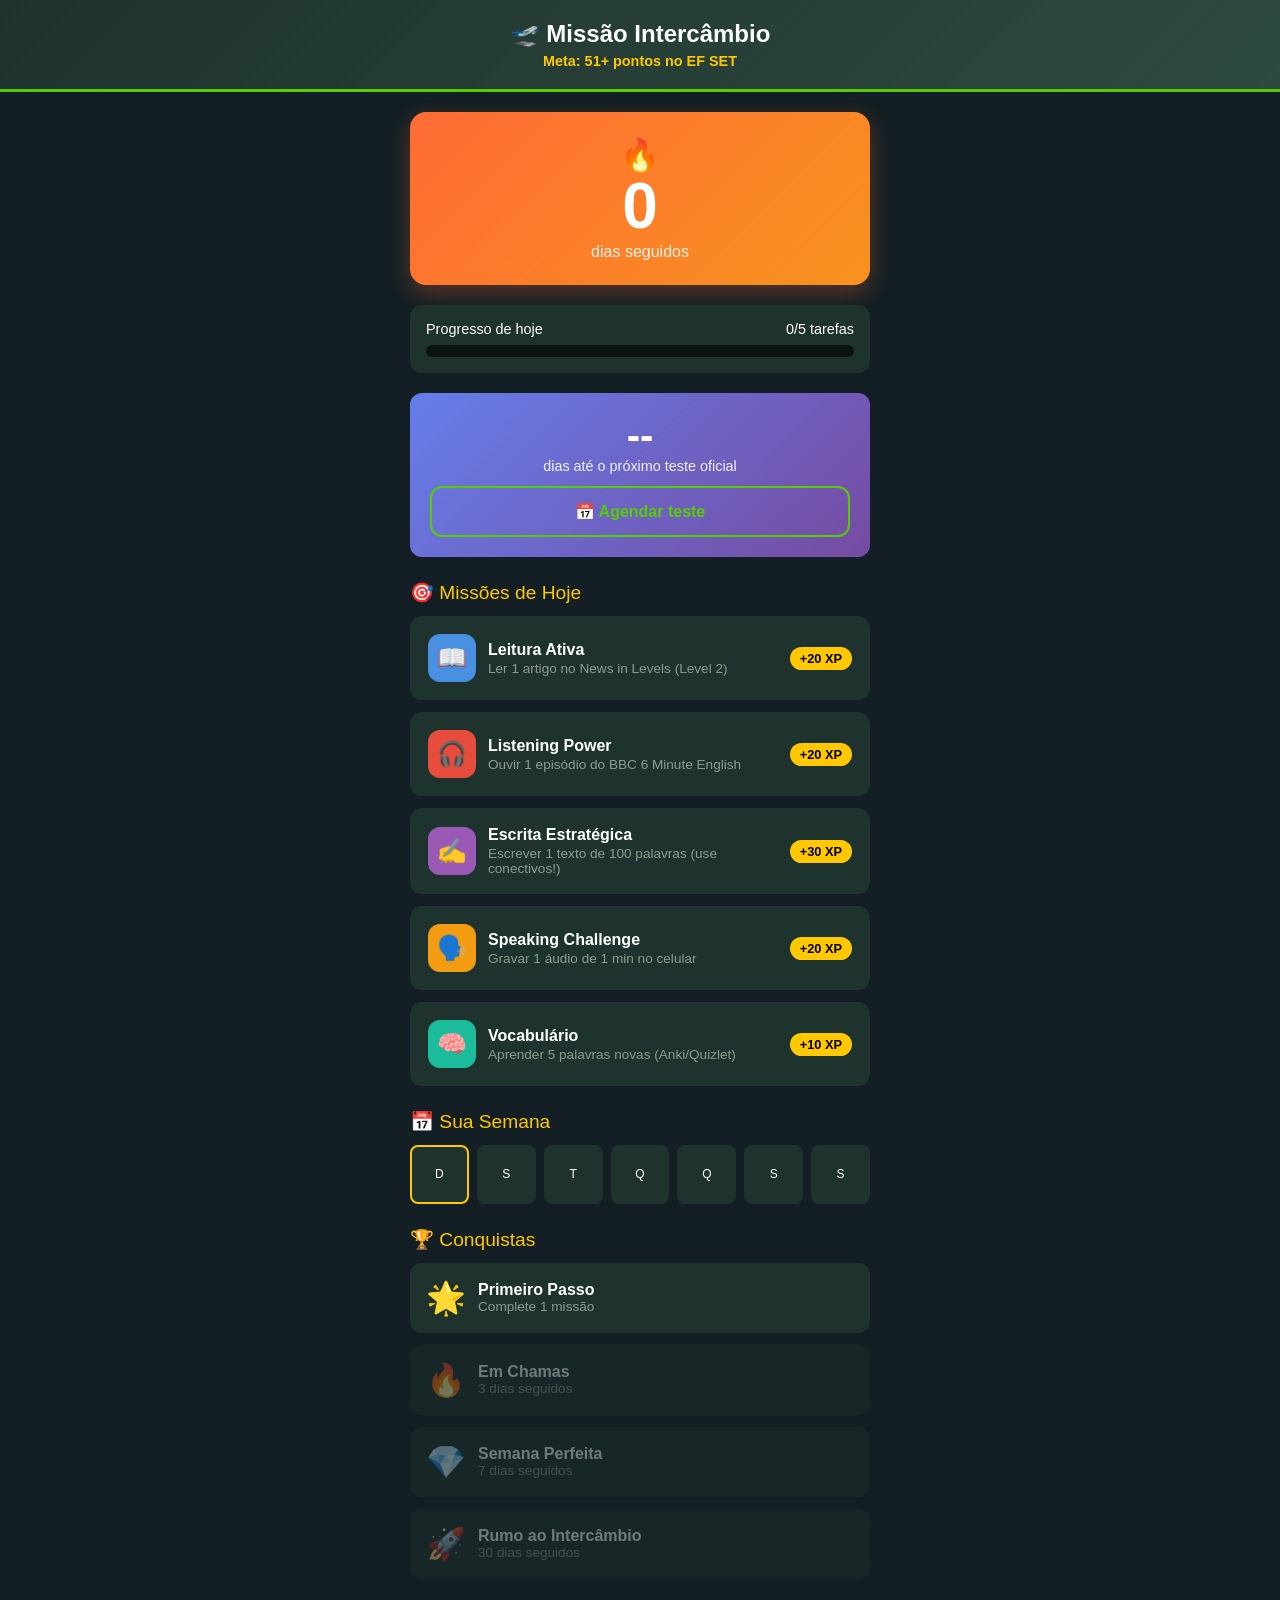
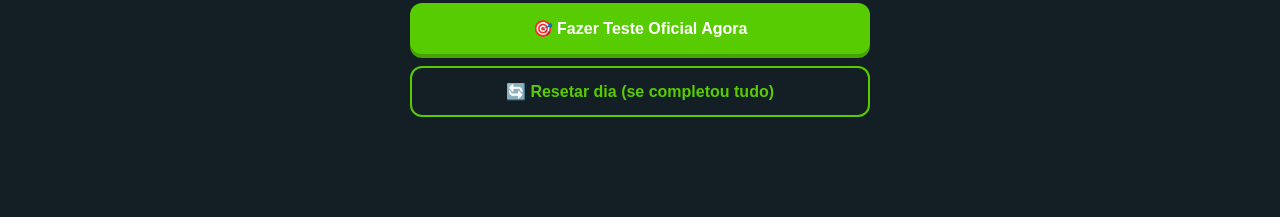
==== index.html @ c50868c4 "Rename ingles.html to index.html" ====
<!DOCTYPE html>
<html lang="pt-BR">
<head>
    <meta charset="UTF-8">
    <meta name="viewport" content="width=device-width, initial-scale=1.0">
    <title>🛫 Missão Intercâmbio - Wellington</title>
    <style>
        :root {
            --primary: #58cc02; /* Verde Duolingo */
            --primary-dark: #46a302;
            --secondary: #ffc800; /* Amarelo */
            --danger: #ff4b4b;
            --bg: #131f24;
            --card: #1f332e;
            --text: #ffffff;
            --text-muted: #8b9d8a;
        }
        * { margin: 0; padding: 0; box-sizing: border-box; }
        body {
            font-family: -apple-system, BlinkMacSystemFont, 'Segoe UI', sans-serif;
            background: var(--bg);
            color: var(--text);
            min-height: 100vh;
            padding-bottom: 80px;
        }

        .header {
            background: linear-gradient(135deg, #1f332e 0%, #2d4a3e 100%);
            padding: 20px;
            text-align: center;
            border-bottom: 3px solid var(--primary);
            position: sticky;
            top: 0;
            z-index: 100;
        }
        .header h1 { font-size: 1.5rem; margin-bottom: 5px; }
        .header .goal { color: var(--secondary); font-weight: bold; font-size: 0.9rem; }

        .container { max-width: 500px; margin: 0 auto; padding: 20px; }

        /* STREAK CARD */
        .streak-card {
            background: linear-gradient(135deg, #ff6b35 0%, #f7931e 100%);
            border-radius: 16px;
            padding: 24px;
            text-align: center;
            margin-bottom: 20px;
            box-shadow: 0 8px 24px rgba(255, 107, 53, 0.3);
        }
        .streak-number { font-size: 4rem; font-weight: 900; line-height: 1; }
        .streak-label { font-size: 1rem; opacity: 0.9; margin-top: 5px; }
        .streak-fire { font-size: 2rem; animation: pulse 1s infinite; }

        @keyframes pulse {
            0%, 100% { transform: scale(1); }
            50% { transform: scale(1.1); }
        }

        /* PROGRESS BAR */
        .progress-section {
            background: var(--card);
            border-radius: 12px;
            padding: 16px;
            margin-bottom: 20px;
        }
        .progress-header {
            display: flex;
            justify-content: space-between;
            margin-bottom: 8px;
            font-size: 0.9rem;
        }
        .progress-bar {
            background: #0a1410;
            height: 12px;
            border-radius: 6px;
            overflow: hidden;
        }
        .progress-fill {
            background: linear-gradient(90deg, var(--primary) 0%, #7ed957 100%);
            height: 100%;
            width: 0%;
            transition: width 0.5s ease;
            border-radius: 6px;
        }

        /* DAILY QUESTS */
        .section-title {
            font-size: 1.2rem;
            margin: 24px 0 12px;
            color: var(--secondary);
            display: flex;
            align-items: center;
            gap: 8px;
        }

        .quest-card {
            background: var(--card);
            border-radius: 12px;
            padding: 16px;
            margin-bottom: 12px;
            display: flex;
            align-items: center;
            gap: 12px;
            cursor: pointer;
            transition: all 0.2s;
            border: 2px solid transparent;
        }
        .quest-card:hover { border-color: var(--primary); }
        .quest-card.completed {
            background: #1a2e26;
            opacity: 0.6;
        }
        .quest-card.completed .quest-title { text-decoration: line-through; }

        .quest-icon {
            width: 48px;
            height: 48px;
            border-radius: 12px;
            display: flex;
            align-items: center;
            justify-content: center;
            font-size: 1.5rem;
            flex-shrink: 0;
        }
        .quest-content { flex: 1; }
        .quest-title { font-weight: bold; font-size: 1rem; margin-bottom: 2px; }
        .quest-desc { font-size: 0.85rem; color: var(--text-muted); }
        .quest-xp {
            background: var(--secondary);
            color: #000;
            padding: 4px 10px;
            border-radius: 12px;
            font-weight: bold;
            font-size: 0.8rem;
        }

        /* WEEKLY VIEW */
        .week-grid {
            display: grid;
            grid-template-columns: repeat(7, 1fr);
            gap: 8px;
            margin-bottom: 20px;
        }
        .week-day {
            aspect-ratio: 1;
            background: var(--card);
            border-radius: 8px;
            display: flex;
            flex-direction: column;
            align-items: center;
            justify-content: center;
            font-size: 0.75rem;
            position: relative;
        }
        .week-day.active { background: var(--primary); color: #000; font-weight: bold; }
        .week-day.completed { background: var(--primary); }
        .week-day.completed::after {
            content: '✓';
            position: absolute;
            font-size: 1.2rem;
            font-weight: bold;
        }
        .week-day.today { border: 2px solid var(--secondary); }

        /* BUTTONS */
        .btn-primary {
            background: var(--primary);
            color: #fff;
            border: none;
            padding: 16px;
            border-radius: 12px;
            font-size: 1rem;
            font-weight: bold;
            width: 100%;
            cursor: pointer;
            box-shadow: 0 4px 0 var(--primary-dark);
            transition: all 0.1s;
            margin-top: 12px;
        }
        .btn-primary:active {
            transform: translateY(4px);
            box-shadow: 0 0 0 var(--primary-dark);
        }
        .btn-secondary {
            background: transparent;
            color: var(--primary);
            border: 2px solid var(--primary);
            padding: 14px;
            border-radius: 12px;
            font-size: 1rem;
            font-weight: bold;
            width: 100%;
            cursor: pointer;
            margin-top: 12px;
        }

        /* ACHIEVEMENTS */
        .achievement {
            background: var(--card);
            border-radius: 12px;
            padding: 16px;
            margin-bottom: 12px;
            display: flex;
            align-items: center;
            gap: 12px;
        }
        .achievement.locked { opacity: 0.4; }
        .achievement-icon { font-size: 2rem; }
        .achievement-title { font-weight: bold; }
        .achievement-desc { font-size: 0.85rem; color: var(--text-muted); }

        /* MODAL */
        .modal {
            display: none;
            position: fixed;
            top: 0; left: 0; right: 0; bottom: 0;
            background: rgba(0,0,0,0.8);
            z-index: 1000;
            align-items: center;
            justify-content: center;
            padding: 20px;
        }
        .modal.active { display: flex; }
        .modal-content {
            background: var(--card);
            border-radius: 16px;
            padding: 24px;
            max-width: 400px;
            width: 100%;
            text-align: center;
        }
        .modal-icon { font-size: 4rem; margin-bottom: 16px; }
        .modal-title { font-size: 1.5rem; margin-bottom: 8px; color: var(--secondary); }
        .modal-text { margin-bottom: 20px; color: var(--text-muted); }

        /* TEST COUNTDOWN */
        .test-countdown {
            background: linear-gradient(135deg, #667eea 0%, #764ba2 100%);
            border-radius: 12px;
            padding: 20px;
            text-align: center;
            margin-bottom: 20px;
        }
        .countdown-number { font-size: 2.5rem; font-weight: 900; }
        .countdown-label { font-size: 0.9rem; opacity: 0.9; }
    </style>
</head>
<body>

<div class="header">
    <h1>🛫 Missão Intercâmbio</h1>
    <div class="goal">Meta: 51+ pontos no EF SET</div>
</div>

<div class="container">

    <!-- STREAK -->
    <div class="streak-card">
        <div class="streak-fire">🔥</div>
        <div class="streak-number" id="streakCount">0</div>
        <div class="streak-label">dias seguidos</div>
    </div>

    <!-- PROGRESSO DO DIA -->
    <div class="progress-section">
        <div class="progress-header">
            <span>Progresso de hoje</span>
            <span id="progressText">0/5 tarefas</span>
        </div>
        <div class="progress-bar">
            <div class="progress-fill" id="progressFill"></div>
        </div>
    </div>

    <!-- CONTAGEM REGRESSIVA -->
    <div class="test-countdown">
        <div class="countdown-number" id="daysUntilTest">--</div>
        <div class="countdown-label">dias até o próximo teste oficial</div>
        <button class="btn-secondary" style="margin-top: 12px;" onclick="setTestDate()">📅 Agendar teste</button>
    </div>

    <!-- MISSÕES DIÁRIAS -->
    <div class="section-title">🎯 Missões de Hoje</div>

    <div class="quest-card" onclick="toggleQuest(this, 'reading')">
        <div class="quest-icon" style="background: #4a90e2;">📖</div>
        <div class="quest-content">
            <div class="quest-title">Leitura Ativa</div>
            <div class="quest-desc">Ler 1 artigo no News in Levels (Level 2)</div>
        </div>
        <div class="quest-xp">+20 XP</div>
    </div>

    <div class="quest-card" onclick="toggleQuest(this, 'listening')">
        <div class="quest-icon" style="background: #e74c3c;">🎧</div>
        <div class="quest-content">
            <div class="quest-title">Listening Power</div>
            <div class="quest-desc">Ouvir 1 episódio do BBC 6 Minute English</div>
        </div>
        <div class="quest-xp">+20 XP</div>
    </div>

    <div class="quest-card" onclick="toggleQuest(this, 'writing')">
        <div class="quest-icon" style="background: #9b59b6;">✍️</div>
        <div class="quest-content">
            <div class="quest-title">Escrita Estratégica</div>
            <div class="quest-desc">Escrever 1 texto de 100 palavras (use conectivos!)</div>
        </div>
        <div class="quest-xp">+30 XP</div>
    </div>

    <div class="quest-card" onclick="toggleQuest(this, 'speaking')">
        <div class="quest-icon" style="background: #f39c12;">🗣️</div>
        <div class="quest-content">
            <div class="quest-title">Speaking Challenge</div>
            <div class="quest-desc">Gravar 1 áudio de 1 min no celular</div>
        </div>
        <div class="quest-xp">+20 XP</div>
    </div>

    <div class="quest-card" onclick="toggleQuest(this, 'vocab')">
        <div class="quest-icon" style="background: #1abc9c;">🧠</div>
        <div class="quest-content">
            <div class="quest-title">Vocabulário</div>
            <div class="quest-desc">Aprender 5 palavras novas (Anki/Quizlet)</div>
        </div>
        <div class="quest-xp">+10 XP</div>
    </div>

    <!-- SEMANA -->
    <div class="section-title">📅 Sua Semana</div>
    <div class="week-grid" id="weekGrid"></div>

    <!-- CONQUISTAS -->
    <div class="section-title">🏆 Conquistas</div>

    <div class="achievement" id="ach-first">
        <div class="achievement-icon">🌟</div>
        <div>
            <div class="achievement-title">Primeiro Passo</div>
            <div class="achievement-desc">Complete 1 missão</div>
        </div>
    </div>

    <div class="achievement locked" id="ach-streak3">
        <div class="achievement-icon">🔥</div>
        <div>
            <div class="achievement-title">Em Chamas</div>
            <div class="achievement-desc">3 dias seguidos</div>
        </div>
    </div>

    <div class="achievement locked" id="ach-streak7">
        <div class="achievement-icon">💎</div>
        <div>
            <div class="achievement-title">Semana Perfeita</div>
            <div class="achievement-desc">7 dias seguidos</div>
        </div>
    </div>

    <div class="achievement locked" id="ach-streak30">
        <div class="achievement-icon">🚀</div>
        <div>
            <div class="achievement-title">Rumo ao Intercâmbio</div>
            <div class="achievement-desc">30 dias seguidos</div>
        </div>
    </div>

    <!-- BOTÕES DE AÇÃO -->
    <button class="btn-primary" onclick="openTest()">🎯 Fazer Teste Oficial Agora</button>
    <button class="btn-secondary" onclick="resetDay()">🔄 Resetar dia (se completou tudo)</button>

</div>

<!-- MODAL DE CELEBRAÇÃO -->
<div class="modal" id="celebrationModal">
    <div class="modal-content">
        <div class="modal-icon" id="modalIcon">🎉</div>
        <div class="modal-title" id="modalTitle">Missão Cumprida!</div>
        <div class="modal-text" id="modalText">Você está um passo mais perto do intercâmbio!</div>
        <button class="btn-primary" onclick="closeModal()">Continuar</button>
    </div>
</div>

<script>
    // Estado do usuário
    let state = JSON.parse(localStorage.getItem('efset_state')) || {
        streak: 0,
        lastActiveDate: null,
        todayQuests: {},
        testDate: null,
        totalXP: 0,
        weekHistory: []
    };

    const quests = {
        reading: { xp: 20, label: 'Leitura' },
        listening: { xp: 20, label: 'Listening' },
        writing: { xp: 30, label: 'Escrita' },
        speaking: { xp: 20, label: 'Speaking' },
        vocab: { xp: 10, label: 'Vocabulário' }
    };

    // Verifica se é um novo dia
    function checkNewDay() {
        const today = new Date().toDateString();
        if (state.lastActiveDate && state.lastActiveDate !== today) {
            // Verifica se completou tudo ontem
            const yesterdayCompleted = Object.keys(state.todayQuests).length === 5 &&
                                       Object.values(state.todayQuests).every(v => v);
            if (yesterdayCompleted) {
                state.streak++;
            } else {
                state.streak = 0;
            }
            state.todayQuests = {};
            state.weekHistory.push({ date: state.lastActiveDate, completed: yesterdayCompleted });
        }
        state.lastActiveDate = today;
        saveState();
    }

    function saveState() {
        localStorage.setItem('efset_state', JSON.stringify(state));
    }

    function toggleQuest(element, questId) {
        if (state.todayQuests[questId]) {
            // Desmarcar
            delete state.todayQuests[questId];
            element.classList.remove('completed');
            state.totalXP -= quests[questId].xp;
        } else {
            // Marcar
            state.todayQuests[questId] = true;
            element.classList.add('completed');
            state.totalXP += quests[questId].xp;

            // Verifica se completou tudo
            if (Object.keys(state.todayQuests).length === 5) {
                showCelebration('🎉', 'Dia Completo!', 'Você completou todas as missões de hoje! Streak mantido!');
            }
        }
        updateUI();
        saveState();
    }

    function updateUI() {
        // Streak
        document.getElementById('streakCount').textContent = state.streak;

        // Progresso
        const completed = Object.keys(state.todayQuests).length;
        document.getElementById('progressText').textContent = `${completed}/5 tarefas`;
        document.getElementById('progressFill').style.width = `${(completed / 5) * 100}%`;

        // Quests completadas
        document.querySelectorAll('.quest-card').forEach(card => {
            const questId = card.getAttribute('onclick').match(/'(\w+)'/)[1];
            if (state.todayQuests[questId]) {
                card.classList.add('completed');
            } else {
                card.classList.remove('completed');
            }
        });

        // Semana
        renderWeek();

        // Conquistas
        checkAchievements();

        // Contagem regressiva
        updateCountdown();
    }

    function renderWeek() {
        const grid = document.getElementById('weekGrid');
        grid.innerHTML = '';
        const days = ['D', 'S', 'T', 'Q', 'Q', 'S', 'S'];
        const today = new Date().getDay();

        for (let i = 0; i < 7; i++) {
            const day = document.createElement('div');
            day.className = 'week-day';
            day.textContent = days[i];

            if (i === today) day.classList.add('today');

            // Verifica histórico
            const historyEntry = state.weekHistory.find(h => {
                const d = new Date(h.date).getDay();
                return d === i && h.completed;
            });
            if (historyEntry) day.classList.add('completed');

            grid.appendChild(day);
        }
    }

    function checkAchievements() {
        const completed = Object.keys(state.todayQuests).length;

        if (completed >= 1) document.getElementById('ach-first').classList.remove('locked');
        if (state.streak >= 3) document.getElementById('ach-streak3').classList.remove('locked');
        if (state.streak >= 7) document.getElementById('ach-streak7').classList.remove('locked');
        if (state.streak >= 30) document.getElementById('ach-streak30').classList.remove('locked');
    }

    function updateCountdown() {
        if (state.testDate) {
            const testDate = new Date(state.testDate);
            const today = new Date();
            const diff = Math.ceil((testDate - today) / (1000 * 60 * 60 * 24));
            document.getElementById('daysUntilTest').textContent = diff > 0 ? diff : '🎯 HOJE!';
        }
    }

    function setTestDate() {
        const dateStr = prompt('Digite a data do teste (AAAA-MM-DD):');
        if (dateStr) {
            state.testDate = dateStr;
            saveState();
            updateCountdown();
        }
    }

    function openTest() {
        if (confirm('Pronto para fazer o teste oficial? Você será redirecionado para o EF SET.')) {
            window.open('https://www.efset.org/pt/ef-set-50/', '_blank');
        }
    }

    function resetDay() {
        if (confirm('Tem certeza? Isso vai resetar suas missões de hoje.')) {
            state.todayQuests = {};
            saveState();
            updateUI();
        }
    }

    function showCelebration(icon, title, text) {
        document.getElementById('modalIcon').textContent = icon;
        document.getElementById('modalTitle').textContent = title;
        document.getElementById('modalText').textContent = text;
        document.getElementById('celebrationModal').classList.add('active');
    }

    function closeModal() {
        document.getElementById('celebrationModal').classList.remove('active');
    }

    // Inicialização
    checkNewDay();
    updateUI();
</script>

</body>
</html>
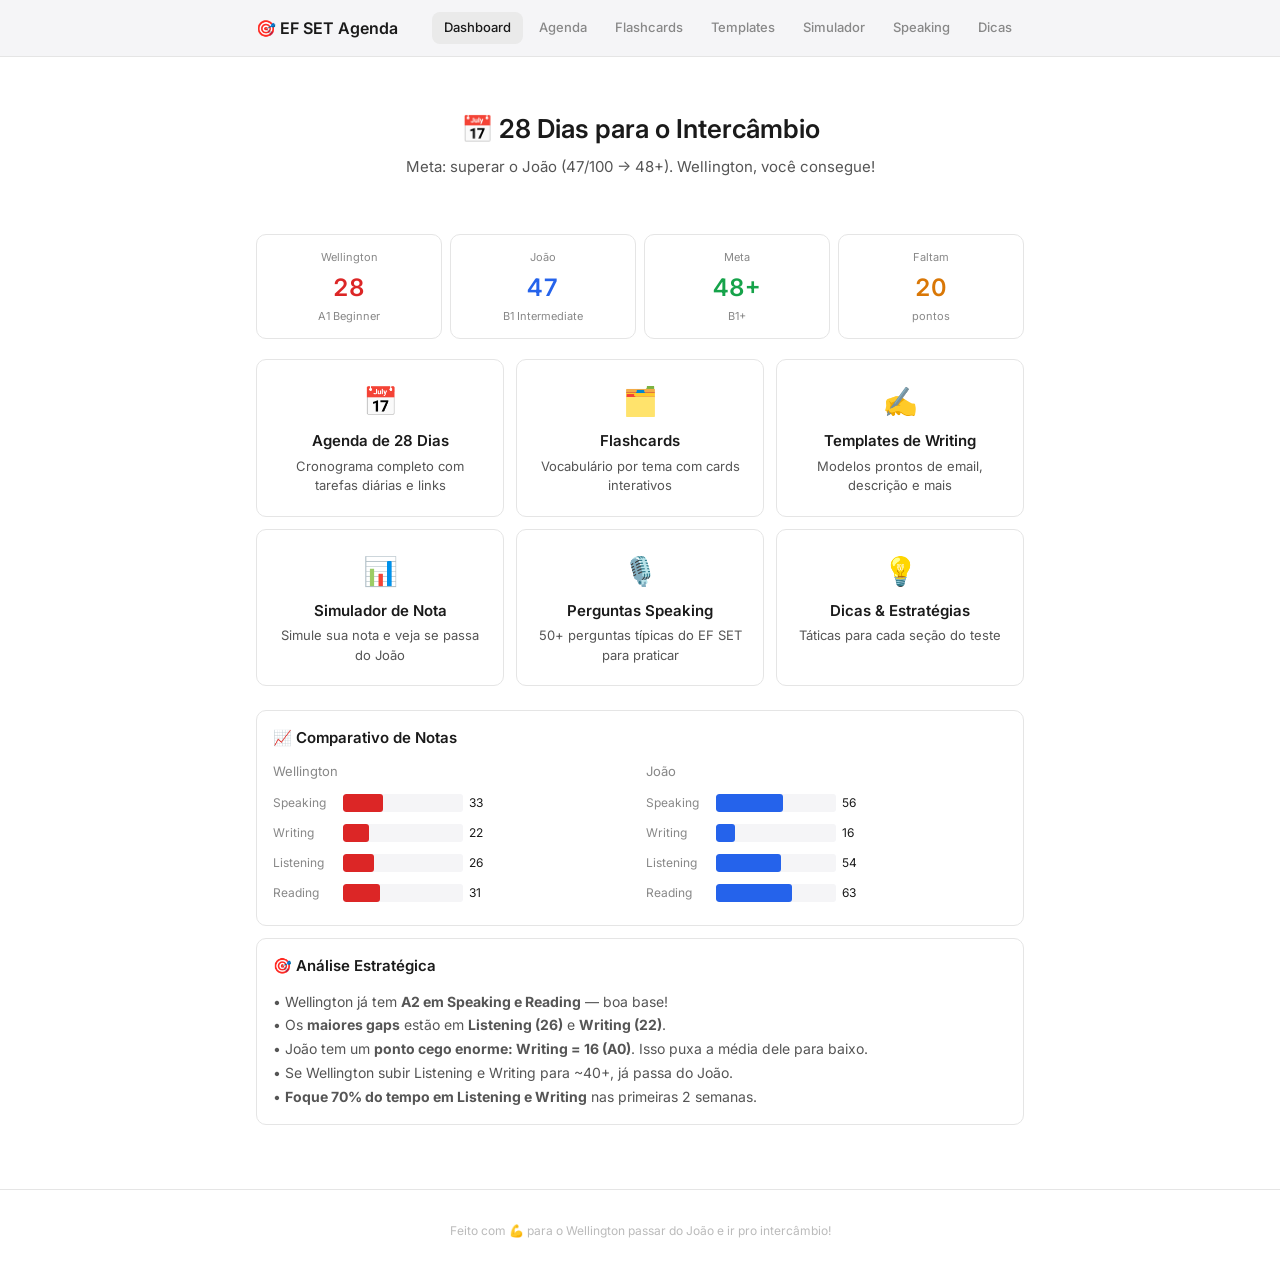
==== commit c3a45af8: "Add files via upload" ====
--- a/index.html
+++ b/index.html
@@ -1,559 +1,132 @@
 <!DOCTYPE html>
 <html lang="pt-BR">
 <head>
-    <meta charset="UTF-8">
-    <meta name="viewport" content="width=device-width, initial-scale=1.0">
-    <title>🛫 Missão Intercâmbio - Wellington</title>
-    <style>
-        :root {
-            --primary: #58cc02; /* Verde Duolingo */
-            --primary-dark: #46a302;
-            --secondary: #ffc800; /* Amarelo */
-            --danger: #ff4b4b;
-            --bg: #131f24;
-            --card: #1f332e;
-            --text: #ffffff;
-            --text-muted: #8b9d8a;
-        }
-        * { margin: 0; padding: 0; box-sizing: border-box; }
-        body {
-            font-family: -apple-system, BlinkMacSystemFont, 'Segoe UI', sans-serif;
-            background: var(--bg);
-            color: var(--text);
-            min-height: 100vh;
-            padding-bottom: 80px;
-        }
-
-        .header {
-            background: linear-gradient(135deg, #1f332e 0%, #2d4a3e 100%);
-            padding: 20px;
-            text-align: center;
-            border-bottom: 3px solid var(--primary);
-            position: sticky;
-            top: 0;
-            z-index: 100;
-        }
-        .header h1 { font-size: 1.5rem; margin-bottom: 5px; }
-        .header .goal { color: var(--secondary); font-weight: bold; font-size: 0.9rem; }
-
-        .container { max-width: 500px; margin: 0 auto; padding: 20px; }
-
-        /* STREAK CARD */
-        .streak-card {
-            background: linear-gradient(135deg, #ff6b35 0%, #f7931e 100%);
-            border-radius: 16px;
-            padding: 24px;
-            text-align: center;
-            margin-bottom: 20px;
-            box-shadow: 0 8px 24px rgba(255, 107, 53, 0.3);
-        }
-        .streak-number { font-size: 4rem; font-weight: 900; line-height: 1; }
-        .streak-label { font-size: 1rem; opacity: 0.9; margin-top: 5px; }
-        .streak-fire { font-size: 2rem; animation: pulse 1s infinite; }
-
-        @keyframes pulse {
-            0%, 100% { transform: scale(1); }
-            50% { transform: scale(1.1); }
-        }
-
-        /* PROGRESS BAR */
-        .progress-section {
-            background: var(--card);
-            border-radius: 12px;
-            padding: 16px;
-            margin-bottom: 20px;
-        }
-        .progress-header {
-            display: flex;
-            justify-content: space-between;
-            margin-bottom: 8px;
-            font-size: 0.9rem;
-        }
-        .progress-bar {
-            background: #0a1410;
-            height: 12px;
-            border-radius: 6px;
-            overflow: hidden;
-        }
-        .progress-fill {
-            background: linear-gradient(90deg, var(--primary) 0%, #7ed957 100%);
-            height: 100%;
-            width: 0%;
-            transition: width 0.5s ease;
-            border-radius: 6px;
-        }
-
-        /* DAILY QUESTS */
-        .section-title {
-            font-size: 1.2rem;
-            margin: 24px 0 12px;
-            color: var(--secondary);
-            display: flex;
-            align-items: center;
-            gap: 8px;
-        }
-
-        .quest-card {
-            background: var(--card);
-            border-radius: 12px;
-            padding: 16px;
-            margin-bottom: 12px;
-            display: flex;
-            align-items: center;
-            gap: 12px;
-            cursor: pointer;
-            transition: all 0.2s;
-            border: 2px solid transparent;
-        }
-        .quest-card:hover { border-color: var(--primary); }
-        .quest-card.completed {
-            background: #1a2e26;
-            opacity: 0.6;
-        }
-        .quest-card.completed .quest-title { text-decoration: line-through; }
-
-        .quest-icon {
-            width: 48px;
-            height: 48px;
-            border-radius: 12px;
-            display: flex;
-            align-items: center;
-            justify-content: center;
-            font-size: 1.5rem;
-            flex-shrink: 0;
-        }
-        .quest-content { flex: 1; }
-        .quest-title { font-weight: bold; font-size: 1rem; margin-bottom: 2px; }
-        .quest-desc { font-size: 0.85rem; color: var(--text-muted); }
-        .quest-xp {
-            background: var(--secondary);
-            color: #000;
-            padding: 4px 10px;
-            border-radius: 12px;
-            font-weight: bold;
-            font-size: 0.8rem;
-        }
-
-        /* WEEKLY VIEW */
-        .week-grid {
-            display: grid;
-            grid-template-columns: repeat(7, 1fr);
-            gap: 8px;
-            margin-bottom: 20px;
-        }
-        .week-day {
-            aspect-ratio: 1;
-            background: var(--card);
-            border-radius: 8px;
-            display: flex;
-            flex-direction: column;
-            align-items: center;
-            justify-content: center;
-            font-size: 0.75rem;
-            position: relative;
-        }
-        .week-day.active { background: var(--primary); color: #000; font-weight: bold; }
-        .week-day.completed { background: var(--primary); }
-        .week-day.completed::after {
-            content: '✓';
-            position: absolute;
-            font-size: 1.2rem;
-            font-weight: bold;
-        }
-        .week-day.today { border: 2px solid var(--secondary); }
-
-        /* BUTTONS */
-        .btn-primary {
-            background: var(--primary);
-            color: #fff;
-            border: none;
-            padding: 16px;
-            border-radius: 12px;
-            font-size: 1rem;
-            font-weight: bold;
-            width: 100%;
-            cursor: pointer;
-            box-shadow: 0 4px 0 var(--primary-dark);
-            transition: all 0.1s;
-            margin-top: 12px;
-        }
-        .btn-primary:active {
-            transform: translateY(4px);
-            box-shadow: 0 0 0 var(--primary-dark);
-        }
-        .btn-secondary {
-            background: transparent;
-            color: var(--primary);
-            border: 2px solid var(--primary);
-            padding: 14px;
-            border-radius: 12px;
-            font-size: 1rem;
-            font-weight: bold;
-            width: 100%;
-            cursor: pointer;
-            margin-top: 12px;
-        }
-
-        /* ACHIEVEMENTS */
-        .achievement {
-            background: var(--card);
-            border-radius: 12px;
-            padding: 16px;
-            margin-bottom: 12px;
-            display: flex;
-            align-items: center;
-            gap: 12px;
-        }
-        .achievement.locked { opacity: 0.4; }
-        .achievement-icon { font-size: 2rem; }
-        .achievement-title { font-weight: bold; }
-        .achievement-desc { font-size: 0.85rem; color: var(--text-muted); }
-
-        /* MODAL */
-        .modal {
-            display: none;
-            position: fixed;
-            top: 0; left: 0; right: 0; bottom: 0;
-            background: rgba(0,0,0,0.8);
-            z-index: 1000;
-            align-items: center;
-            justify-content: center;
-            padding: 20px;
-        }
-        .modal.active { display: flex; }
-        .modal-content {
-            background: var(--card);
-            border-radius: 16px;
-            padding: 24px;
-            max-width: 400px;
-            width: 100%;
-            text-align: center;
-        }
-        .modal-icon { font-size: 4rem; margin-bottom: 16px; }
-        .modal-title { font-size: 1.5rem; margin-bottom: 8px; color: var(--secondary); }
-        .modal-text { margin-bottom: 20px; color: var(--text-muted); }
-
-        /* TEST COUNTDOWN */
-        .test-countdown {
-            background: linear-gradient(135deg, #667eea 0%, #764ba2 100%);
-            border-radius: 12px;
-            padding: 20px;
-            text-align: center;
-            margin-bottom: 20px;
-        }
-        .countdown-number { font-size: 2.5rem; font-weight: 900; }
-        .countdown-label { font-size: 0.9rem; opacity: 0.9; }
-    </style>
+  <meta charset="UTF-8">
+  <meta name="viewport" content="width=device-width, initial-scale=1.0">
+  <title>EF SET Agenda — Dashboard</title>
+  <link rel="preconnect" href="https://fonts.googleapis.com">
+  <link rel="preconnect" href="https://fonts.gstatic.com" crossorigin>
+  <link href="https://fonts.googleapis.com/css2?family=Inter:wght@400;500;600&display=swap" rel="stylesheet">
+  <link rel="stylesheet" href="style.css">
 </head>
 <body>
+  <nav class="navbar">
+    <div class="navbar-inner">
+      <a href="index.html" class="navbar-brand">🎯 EF SET Agenda</a>
+      <div class="nav-links">
+        <a href="index.html" class="nav-link active">Dashboard</a>
+        <a href="agenda.html" class="nav-link">Agenda</a>
+        <a href="flashcards.html" class="nav-link">Flashcards</a>
+        <a href="templates.html" class="nav-link">Templates</a>
+        <a href="simulador.html" class="nav-link">Simulador</a>
+        <a href="speaking.html" class="nav-link">Speaking</a>
+        <a href="dicas.html" class="nav-link">Dicas</a>
+      </div>
+    </div>
+  </nav>
 
-<div class="header">
-    <h1>🛫 Missão Intercâmbio</h1>
-    <div class="goal">Meta: 51+ pontos no EF SET</div>
-</div>
-
-<div class="container">
-
-    <!-- STREAK -->
-    <div class="streak-card">
-        <div class="streak-fire">🔥</div>
-        <div class="streak-number" id="streakCount">0</div>
-        <div class="streak-label">dias seguidos</div>
+  <div class="container">
+    <div class="hero">
+      <h1>📅 28 Dias para o Intercâmbio</h1>
+      <p>Meta: superar o João (47/100 → 48+). Wellington, você consegue!</p>
     </div>
 
-    <!-- PROGRESSO DO DIA -->
-    <div class="progress-section">
-        <div class="progress-header">
-            <span>Progresso de hoje</span>
-            <span id="progressText">0/5 tarefas</span>
-        </div>
-        <div class="progress-bar">
-            <div class="progress-fill" id="progressFill"></div>
-        </div>
+    <div class="score-display">
+      <div class="score-box">
+        <div class="label">Wellington</div>
+        <div class="value" style="color:var(--accent-red)">28</div>
+        <div class="sub">A1 Beginner</div>
+      </div>
+      <div class="score-box">
+        <div class="label">João</div>
+        <div class="value" style="color:var(--accent-blue)">47</div>
+        <div class="sub">B1 Intermediate</div>
+      </div>
+      <div class="score-box">
+        <div class="label">Meta</div>
+        <div class="value" style="color:var(--accent-green)">48+</div>
+        <div class="sub">B1+</div>
+      </div>
+      <div class="score-box">
+        <div class="label">Faltam</div>
+        <div class="value" style="color:var(--accent-yellow)">20</div>
+        <div class="sub">pontos</div>
+      </div>
     </div>
 
-    <!-- CONTAGEM REGRESSIVA -->
-    <div class="test-countdown">
-        <div class="countdown-number" id="daysUntilTest">--</div>
-        <div class="countdown-label">dias até o próximo teste oficial</div>
-        <button class="btn-secondary" style="margin-top: 12px;" onclick="setTestDate()">📅 Agendar teste</button>
+    <div class="dashboard-grid">
+      <a href="agenda.html" class="dashboard-card">
+        <div class="icon">📅</div>
+        <div class="title">Agenda de 28 Dias</div>
+        <div class="desc">Cronograma completo com tarefas diárias e links</div>
+      </a>
+      <a href="flashcards.html" class="dashboard-card">
+        <div class="icon">🗂️</div>
+        <div class="title">Flashcards</div>
+        <div class="desc">Vocabulário por tema com cards interativos</div>
+      </a>
+      <a href="templates.html" class="dashboard-card">
+        <div class="icon">✍️</div>
+        <div class="title">Templates de Writing</div>
+        <div class="desc">Modelos prontos de email, descrição e mais</div>
+      </a>
+      <a href="simulador.html" class="dashboard-card">
+        <div class="icon">📊</div>
+        <div class="title">Simulador de Nota</div>
+        <div class="desc">Simule sua nota e veja se passa do João</div>
+      </a>
+      <a href="speaking.html" class="dashboard-card">
+        <div class="icon">🎙️</div>
+        <div class="title">Perguntas Speaking</div>
+        <div class="desc">50+ perguntas típicas do EF SET para praticar</div>
+      </a>
+      <a href="dicas.html" class="dashboard-card">
+        <div class="icon">💡</div>
+        <div class="title">Dicas & Estratégias</div>
+        <div class="desc">Táticas para cada seção do teste</div>
+      </a>
     </div>
 
-    <!-- MISSÕES DIÁRIAS -->
-    <div class="section-title">🎯 Missões de Hoje</div>
-
-    <div class="quest-card" onclick="toggleQuest(this, 'reading')">
-        <div class="quest-icon" style="background: #4a90e2;">📖</div>
-        <div class="quest-content">
-            <div class="quest-title">Leitura Ativa</div>
-            <div class="quest-desc">Ler 1 artigo no News in Levels (Level 2)</div>
+    <div class="card">
+      <div class="card-header">
+        <span class="card-title">📈 Comparativo de Notas</span>
+      </div>
+      <div style="display:grid;grid-template-columns:1fr 1fr;gap:12px;margin-top:12px;">
+        <div>
+          <div style="font-size:13px;color:var(--text-tertiary);margin-bottom:8px;">Wellington</div>
+          <div style="margin-bottom:6px;"><span style="font-size:12px;color:var(--text-tertiary);display:inline-block;width:70px;">Speaking</span><div style="display:inline-block;width:120px;height:18px;background:var(--bg-secondary);border-radius:3px;overflow:hidden;vertical-align:middle;"><div style="width:33%;height:100%;background:var(--accent-red);border-radius:3px;"></div></div><span style="font-size:12px;margin-left:6px;">33</span></div>
+          <div style="margin-bottom:6px;"><span style="font-size:12px;color:var(--text-tertiary);display:inline-block;width:70px;">Writing</span><div style="display:inline-block;width:120px;height:18px;background:var(--bg-secondary);border-radius:3px;overflow:hidden;vertical-align:middle;"><div style="width:22%;height:100%;background:var(--accent-red);border-radius:3px;"></div></div><span style="font-size:12px;margin-left:6px;">22</span></div>
+          <div style="margin-bottom:6px;"><span style="font-size:12px;color:var(--text-tertiary);display:inline-block;width:70px;">Listening</span><div style="display:inline-block;width:120px;height:18px;background:var(--bg-secondary);border-radius:3px;overflow:hidden;vertical-align:middle;"><div style="width:26%;height:100%;background:var(--accent-red);border-radius:3px;"></div></div><span style="font-size:12px;margin-left:6px;">26</span></div>
+          <div style="margin-bottom:6px;"><span style="font-size:12px;color:var(--text-tertiary);display:inline-block;width:70px;">Reading</span><div style="display:inline-block;width:120px;height:18px;background:var(--bg-secondary);border-radius:3px;overflow:hidden;vertical-align:middle;"><div style="width:31%;height:100%;background:var(--accent-red);border-radius:3px;"></div></div><span style="font-size:12px;margin-left:6px;">31</span></div>
         </div>
-        <div class="quest-xp">+20 XP</div>
+        <div>
+          <div style="font-size:13px;color:var(--text-tertiary);margin-bottom:8px;">João</div>
+          <div style="margin-bottom:6px;"><span style="font-size:12px;color:var(--text-tertiary);display:inline-block;width:70px;">Speaking</span><div style="display:inline-block;width:120px;height:18px;background:var(--bg-secondary);border-radius:3px;overflow:hidden;vertical-align:middle;"><div style="width:56%;height:100%;background:var(--accent-blue);border-radius:3px;"></div></div><span style="font-size:12px;margin-left:6px;">56</span></div>
+          <div style="margin-bottom:6px;"><span style="font-size:12px;color:var(--text-tertiary);display:inline-block;width:70px;">Writing</span><div style="display:inline-block;width:120px;height:18px;background:var(--bg-secondary);border-radius:3px;overflow:hidden;vertical-align:middle;"><div style="width:16%;height:100%;background:var(--accent-blue);border-radius:3px;"></div></div><span style="font-size:12px;margin-left:6px;">16</span></div>
+          <div style="margin-bottom:6px;"><span style="font-size:12px;color:var(--text-tertiary);display:inline-block;width:70px;">Listening</span><div style="display:inline-block;width:120px;height:18px;background:var(--bg-secondary);border-radius:3px;overflow:hidden;vertical-align:middle;"><div style="width:54%;height:100%;background:var(--accent-blue);border-radius:3px;"></div></div><span style="font-size:12px;margin-left:6px;">54</span></div>
+          <div style="margin-bottom:6px;"><span style="font-size:12px;color:var(--text-tertiary);display:inline-block;width:70px;">Reading</span><div style="display:inline-block;width:120px;height:18px;background:var(--bg-secondary);border-radius:3px;overflow:hidden;vertical-align:middle;"><div style="width:63%;height:100%;background:var(--accent-blue);border-radius:3px;"></div></div><span style="font-size:12px;margin-left:6px;">63</span></div>
+        </div>
+      </div>
     </div>
 
-    <div class="quest-card" onclick="toggleQuest(this, 'listening')">
-        <div class="quest-icon" style="background: #e74c3c;">🎧</div>
-        <div class="quest-content">
-            <div class="quest-title">Listening Power</div>
-            <div class="quest-desc">Ouvir 1 episódio do BBC 6 Minute English</div>
-        </div>
-        <div class="quest-xp">+20 XP</div>
+    <div class="card">
+      <div class="card-header">
+        <span class="card-title">🎯 Análise Estratégica</span>
+      </div>
+      <div style="font-size:14px;color:var(--text-secondary);line-height:1.7;">
+        <p>• Wellington já tem <strong>A2 em Speaking e Reading</strong> — boa base!</p>
+        <p>• Os <strong>maiores gaps</strong> estão em <strong>Listening (26)</strong> e <strong>Writing (22)</strong>.</p>
+        <p>• João tem um <strong>ponto cego enorme: Writing = 16 (A0)</strong>. Isso puxa a média dele para baixo.</p>
+        <p>• Se Wellington subir Listening e Writing para ~40+, já passa do João.</p>
+        <p>• <strong>Foque 70% do tempo em Listening e Writing</strong> nas primeiras 2 semanas.</p>
+      </div>
     </div>
+  </div>
 
-    <div class="quest-card" onclick="toggleQuest(this, 'writing')">
-        <div class="quest-icon" style="background: #9b59b6;">✍️</div>
-        <div class="quest-content">
-            <div class="quest-title">Escrita Estratégica</div>
-            <div class="quest-desc">Escrever 1 texto de 100 palavras (use conectivos!)</div>
-        </div>
-        <div class="quest-xp">+30 XP</div>
-    </div>
+  <div class="footer">
+    Feito com 💪 para o Wellington passar do João e ir pro intercâmbio!
+  </div>
 
-    <div class="quest-card" onclick="toggleQuest(this, 'speaking')">
-        <div class="quest-icon" style="background: #f39c12;">🗣️</div>
-        <div class="quest-content">
-            <div class="quest-title">Speaking Challenge</div>
-            <div class="quest-desc">Gravar 1 áudio de 1 min no celular</div>
-        </div>
-        <div class="quest-xp">+20 XP</div>
-    </div>
-
-    <div class="quest-card" onclick="toggleQuest(this, 'vocab')">
-        <div class="quest-icon" style="background: #1abc9c;">🧠</div>
-        <div class="quest-content">
-            <div class="quest-title">Vocabulário</div>
-            <div class="quest-desc">Aprender 5 palavras novas (Anki/Quizlet)</div>
-        </div>
-        <div class="quest-xp">+10 XP</div>
-    </div>
-
-    <!-- SEMANA -->
-    <div class="section-title">📅 Sua Semana</div>
-    <div class="week-grid" id="weekGrid"></div>
-
-    <!-- CONQUISTAS -->
-    <div class="section-title">🏆 Conquistas</div>
-
-    <div class="achievement" id="ach-first">
-        <div class="achievement-icon">🌟</div>
-        <div>
-            <div class="achievement-title">Primeiro Passo</div>
-            <div class="achievement-desc">Complete 1 missão</div>
-        </div>
-    </div>
-
-    <div class="achievement locked" id="ach-streak3">
-        <div class="achievement-icon">🔥</div>
-        <div>
-            <div class="achievement-title">Em Chamas</div>
-            <div class="achievement-desc">3 dias seguidos</div>
-        </div>
-    </div>
-
-    <div class="achievement locked" id="ach-streak7">
-        <div class="achievement-icon">💎</div>
-        <div>
-            <div class="achievement-title">Semana Perfeita</div>
-            <div class="achievement-desc">7 dias seguidos</div>
-        </div>
-    </div>
-
-    <div class="achievement locked" id="ach-streak30">
-        <div class="achievement-icon">🚀</div>
-        <div>
-            <div class="achievement-title">Rumo ao Intercâmbio</div>
-            <div class="achievement-desc">30 dias seguidos</div>
-        </div>
-    </div>
-
-    <!-- BOTÕES DE AÇÃO -->
-    <button class="btn-primary" onclick="openTest()">🎯 Fazer Teste Oficial Agora</button>
-    <button class="btn-secondary" onclick="resetDay()">🔄 Resetar dia (se completou tudo)</button>
-
-</div>
-
-<!-- MODAL DE CELEBRAÇÃO -->
-<div class="modal" id="celebrationModal">
-    <div class="modal-content">
-        <div class="modal-icon" id="modalIcon">🎉</div>
-        <div class="modal-title" id="modalTitle">Missão Cumprida!</div>
-        <div class="modal-text" id="modalText">Você está um passo mais perto do intercâmbio!</div>
-        <button class="btn-primary" onclick="closeModal()">Continuar</button>
-    </div>
-</div>
-
-<script>
-    // Estado do usuário
-    let state = JSON.parse(localStorage.getItem('efset_state')) || {
-        streak: 0,
-        lastActiveDate: null,
-        todayQuests: {},
-        testDate: null,
-        totalXP: 0,
-        weekHistory: []
-    };
-
-    const quests = {
-        reading: { xp: 20, label: 'Leitura' },
-        listening: { xp: 20, label: 'Listening' },
-        writing: { xp: 30, label: 'Escrita' },
-        speaking: { xp: 20, label: 'Speaking' },
-        vocab: { xp: 10, label: 'Vocabulário' }
-    };
-
-    // Verifica se é um novo dia
-    function checkNewDay() {
-        const today = new Date().toDateString();
-        if (state.lastActiveDate && state.lastActiveDate !== today) {
-            // Verifica se completou tudo ontem
-            const yesterdayCompleted = Object.keys(state.todayQuests).length === 5 &&
-                                       Object.values(state.todayQuests).every(v => v);
-            if (yesterdayCompleted) {
-                state.streak++;
-            } else {
-                state.streak = 0;
-            }
-            state.todayQuests = {};
-            state.weekHistory.push({ date: state.lastActiveDate, completed: yesterdayCompleted });
-        }
-        state.lastActiveDate = today;
-        saveState();
-    }
-
-    function saveState() {
-        localStorage.setItem('efset_state', JSON.stringify(state));
-    }
-
-    function toggleQuest(element, questId) {
-        if (state.todayQuests[questId]) {
-            // Desmarcar
-            delete state.todayQuests[questId];
-            element.classList.remove('completed');
-            state.totalXP -= quests[questId].xp;
-        } else {
-            // Marcar
-            state.todayQuests[questId] = true;
-            element.classList.add('completed');
-            state.totalXP += quests[questId].xp;
-
-            // Verifica se completou tudo
-            if (Object.keys(state.todayQuests).length === 5) {
-                showCelebration('🎉', 'Dia Completo!', 'Você completou todas as missões de hoje! Streak mantido!');
-            }
-        }
-        updateUI();
-        saveState();
-    }
-
-    function updateUI() {
-        // Streak
-        document.getElementById('streakCount').textContent = state.streak;
-
-        // Progresso
-        const completed = Object.keys(state.todayQuests).length;
-        document.getElementById('progressText').textContent = `${completed}/5 tarefas`;
-        document.getElementById('progressFill').style.width = `${(completed / 5) * 100}%`;
-
-        // Quests completadas
-        document.querySelectorAll('.quest-card').forEach(card => {
-            const questId = card.getAttribute('onclick').match(/'(\w+)'/)[1];
-            if (state.todayQuests[questId]) {
-                card.classList.add('completed');
-            } else {
-                card.classList.remove('completed');
-            }
-        });
-
-        // Semana
-        renderWeek();
-
-        // Conquistas
-        checkAchievements();
-
-        // Contagem regressiva
-        updateCountdown();
-    }
-
-    function renderWeek() {
-        const grid = document.getElementById('weekGrid');
-        grid.innerHTML = '';
-        const days = ['D', 'S', 'T', 'Q', 'Q', 'S', 'S'];
-        const today = new Date().getDay();
-
-        for (let i = 0; i < 7; i++) {
-            const day = document.createElement('div');
-            day.className = 'week-day';
-            day.textContent = days[i];
-
-            if (i === today) day.classList.add('today');
-
-            // Verifica histórico
-            const historyEntry = state.weekHistory.find(h => {
-                const d = new Date(h.date).getDay();
-                return d === i && h.completed;
-            });
-            if (historyEntry) day.classList.add('completed');
-
-            grid.appendChild(day);
-        }
-    }
-
-    function checkAchievements() {
-        const completed = Object.keys(state.todayQuests).length;
-
-        if (completed >= 1) document.getElementById('ach-first').classList.remove('locked');
-        if (state.streak >= 3) document.getElementById('ach-streak3').classList.remove('locked');
-        if (state.streak >= 7) document.getElementById('ach-streak7').classList.remove('locked');
-        if (state.streak >= 30) document.getElementById('ach-streak30').classList.remove('locked');
-    }
-
-    function updateCountdown() {
-        if (state.testDate) {
-            const testDate = new Date(state.testDate);
-            const today = new Date();
-            const diff = Math.ceil((testDate - today) / (1000 * 60 * 60 * 24));
-            document.getElementById('daysUntilTest').textContent = diff > 0 ? diff : '🎯 HOJE!';
-        }
-    }
-
-    function setTestDate() {
-        const dateStr = prompt('Digite a data do teste (AAAA-MM-DD):');
-        if (dateStr) {
-            state.testDate = dateStr;
-            saveState();
-            updateCountdown();
-        }
-    }
-
-    function openTest() {
-        if (confirm('Pronto para fazer o teste oficial? Você será redirecionado para o EF SET.')) {
-            window.open('https://www.efset.org/pt/ef-set-50/', '_blank');
-        }
-    }
-
-    function resetDay() {
-        if (confirm('Tem certeza? Isso vai resetar suas missões de hoje.')) {
-            state.todayQuests = {};
-            saveState();
-            updateUI();
-        }
-    }
-
-    function showCelebration(icon, title, text) {
-        document.getElementById('modalIcon').textContent = icon;
-        document.getElementById('modalTitle').textContent = title;
-        document.getElementById('modalText').textContent = text;
-        document.getElementById('celebrationModal').classList.add('active');
-    }
-
-    function closeModal() {
-        document.getElementById('celebrationModal').classList.remove('active');
-    }
-
-    // Inicialização
-    checkNewDay();
-    updateUI();
-</script>
-
+  <script src="script.js"></script>
 </body>
-</html>
+</html>
--- a/style.css
+++ b/style.css
@@ -0,0 +1,467 @@
+/* ============================================
+   EF SET Study Agenda - Styles
+   ============================================ */
+:root {
+  --bg: #ffffff;
+  --bg-secondary: #f5f5f7;
+  --bg-tertiary: #eaeaea;
+  --text-primary: #1a1a1a;
+  --text-secondary: #555555;
+  --text-tertiary: #888888;
+  --text-quaternary: #bbbbbb;
+  --border: #e5e5e5;
+  --border-light: #f0f0f0;
+  --accent-blue: #2563eb;
+  --accent-red: #dc2626;
+  --accent-green: #16a34a;
+  --accent-purple: #7c3aed;
+  --accent-yellow: #d97706;
+  --accent-orange: #ea580c;
+  --shadow: 0 1px 3px rgba(0,0,0,0.08);
+  --radius-sm: 6px;
+  --radius-md: 8px;
+  --radius-lg: 10px;
+  --radius-xl: 12px;
+  --font: 'Inter', -apple-system, BlinkMacSystemFont, 'Segoe UI', sans-serif;
+}
+
+@media (prefers-color-scheme: dark) {
+  :root {
+    --bg: #0f0f0f;
+    --bg-secondary: #1a1a1a;
+    --bg-tertiary: #252525;
+    --text-primary: #f0f0f0;
+    --text-secondary: #aaaaaa;
+    --text-tertiary: #777777;
+    --text-quaternary: #555555;
+    --border: #2a2a2a;
+    --border-light: #1f1f1f;
+    --shadow: 0 1px 3px rgba(0,0,0,0.3);
+  }
+}
+
+* { margin: 0; padding: 0; box-sizing: border-box; }
+
+body {
+  font-family: var(--font);
+  background: var(--bg);
+  color: var(--text-primary);
+  line-height: 1.5;
+  min-height: 100vh;
+}
+
+.container {
+  max-width: 800px;
+  margin: 0 auto;
+  padding: 20px 16px;
+}
+
+/* ============================================
+   NAVBAR
+   ============================================ */
+.navbar {
+  background: var(--bg-secondary);
+  border-bottom: 1px solid var(--border);
+  position: sticky;
+  top: 0;
+  z-index: 100;
+}
+.navbar-inner {
+  max-width: 800px;
+  margin: 0 auto;
+  padding: 12px 16px;
+  display: flex;
+  align-items: center;
+  justify-content: space-between;
+  gap: 12px;
+}
+.navbar-brand {
+  font-size: 16px;
+  font-weight: 600;
+  color: var(--text-primary);
+  text-decoration: none;
+  display: flex;
+  align-items: center;
+  gap: 8px;
+}
+.navbar-brand:hover { opacity: 0.8; }
+
+.nav-links {
+  display: flex;
+  gap: 4px;
+  overflow-x: auto;
+  -webkit-overflow-scrolling: touch;
+  scrollbar-width: none;
+}
+.nav-links::-webkit-scrollbar { display: none; }
+
+.nav-link {
+  padding: 6px 12px;
+  border-radius: var(--radius-md);
+  font-size: 13px;
+  font-weight: 500;
+  color: var(--text-tertiary);
+  text-decoration: none;
+  white-space: nowrap;
+  transition: all 0.15s;
+}
+.nav-link:hover { color: var(--text-secondary); background: var(--bg-tertiary); }
+.nav-link.active { color: var(--text-primary); background: var(--bg-tertiary); }
+
+/* ============================================
+   CARDS & COMPONENTS
+   ============================================ */
+.card {
+  background: var(--bg);
+  border: 1px solid var(--border);
+  border-radius: var(--radius-lg);
+  padding: 16px;
+  margin-bottom: 12px;
+  transition: border-color 0.15s, box-shadow 0.15s;
+}
+.card:hover { border-color: var(--text-quaternary); box-shadow: var(--shadow); }
+
+.card-header {
+  display: flex;
+  justify-content: space-between;
+  align-items: center;
+  margin-bottom: 12px;
+}
+.card-title { font-size: 15px; font-weight: 600; }
+.card-badge {
+  font-size: 11px;
+  padding: 3px 10px;
+  border-radius: var(--radius-sm);
+  background: var(--bg-secondary);
+  color: var(--text-tertiary);
+  font-weight: 500;
+}
+
+/* ============================================
+   BUTTONS
+   ============================================ */
+.btn {
+  display: inline-flex;
+  align-items: center;
+  gap: 6px;
+  padding: 8px 16px;
+  border-radius: var(--radius-md);
+  font-size: 13px;
+  font-weight: 500;
+  font-family: inherit;
+  cursor: pointer;
+  border: 1px solid var(--border);
+  background: var(--bg);
+  color: var(--text-primary);
+  text-decoration: none;
+  transition: all 0.15s;
+}
+.btn:hover { background: var(--bg-secondary); border-color: var(--text-secondary); }
+.btn-primary { background: var(--text-primary); color: var(--bg); border-color: var(--text-primary); }
+.btn-primary:hover { opacity: 0.85; }
+.btn-sm { padding: 5px 12px; font-size: 12px; }
+
+/* ============================================
+   PROGRESS
+   ============================================ */
+.progress-wrap { margin-bottom: 20px; }
+.progress-label { display: flex; justify-content: space-between; font-size: 13px; margin-bottom: 6px; color: var(--text-secondary); }
+.progress-bar-bg { height: 8px; background: var(--bg-secondary); border-radius: 4px; overflow: hidden; }
+.progress-bar-fill { height: 100%; background: var(--text-primary); border-radius: 4px; transition: width 0.4s ease-out; }
+
+/* ============================================
+   TASKS
+   ============================================ */
+.task-item {
+  display: flex;
+  align-items: flex-start;
+  gap: 10px;
+  padding: 10px 0;
+  border-bottom: 1px solid var(--border-light);
+}
+.task-item:last-child { border-bottom: none; }
+.task-check {
+  width: 20px; height: 20px;
+  border: 2px solid var(--border);
+  border-radius: 5px;
+  cursor: pointer;
+  flex-shrink: 0;
+  margin-top: 2px;
+  display: flex; align-items: center; justify-content: center;
+  transition: all 0.15s;
+  background: var(--bg);
+}
+.task-check:hover { border-color: var(--text-secondary); }
+.task-check.done { background: var(--text-primary); border-color: var(--text-primary); }
+.task-check.done::after { content: "✓"; color: var(--bg); font-size: 12px; font-weight: 700; }
+.task-body { flex: 1; }
+.task-title { font-size: 14px; font-weight: 500; margin-bottom: 3px; }
+.task-title.done { text-decoration: line-through; color: var(--text-quaternary); }
+.task-desc { font-size: 13px; color: var(--text-secondary); line-height: 1.5; }
+.task-link {
+  display: inline-flex; align-items: center; gap: 5px;
+  margin-top: 6px; font-size: 12px;
+  color: var(--text-primary); text-decoration: none;
+  padding: 4px 12px; border: 1px solid var(--border);
+  border-radius: var(--radius-sm);
+  transition: all 0.15s;
+}
+.task-link:hover { background: var(--bg-secondary); border-color: var(--text-secondary); }
+
+/* ============================================
+   TAGS
+   ============================================ */
+.tag {
+  display: inline-block; font-size: 10px;
+  padding: 2px 8px; border-radius: 4px;
+  margin-left: 6px; font-weight: 600;
+  vertical-align: middle;
+}
+.tag-listening { background: rgba(37,99,235,0.1); color: var(--accent-blue); }
+.tag-writing { background: rgba(220,38,38,0.1); color: var(--accent-red); }
+.tag-reading { background: rgba(22,163,74,0.1); color: var(--accent-green); }
+.tag-speaking { background: rgba(124,58,237,0.1); color: var(--accent-purple); }
+.tag-mock { background: rgba(217,119,6,0.1); color: var(--accent-yellow); }
+.tag-rest { background: var(--bg-secondary); color: var(--text-tertiary); }
+
+/* ============================================
+   WEEK TABS
+   ============================================ */
+.week-tabs { display: flex; gap: 6px; margin-bottom: 20px; flex-wrap: wrap; }
+.week-tab {
+  padding: 8px 16px;
+  border: 1px solid var(--border);
+  background: transparent;
+  color: var(--text-tertiary);
+  font-size: 13px;
+  font-weight: 500;
+  cursor: pointer;
+  border-radius: var(--radius-md);
+  transition: all 0.15s;
+  font-family: inherit;
+}
+.week-tab:hover { border-color: var(--text-secondary); color: var(--text-secondary); }
+.week-tab.active { background: var(--text-primary); color: var(--bg); border-color: var(--text-primary); }
+
+.week-panel { display: none; }
+.week-panel.active { display: block; animation: fadeIn 0.25s ease-out; }
+@keyframes fadeIn { from { opacity: 0; transform: translateY(4px); } to { opacity: 1; transform: translateY(0); } }
+
+/* ============================================
+   FLASHCARDS
+   ============================================ */
+.flashcard-grid { display: grid; grid-template-columns: repeat(auto-fill, minmax(200px, 1fr)); gap: 12px; margin-top: 16px; }
+.flashcard {
+  perspective: 800px;
+  height: 140px;
+  cursor: pointer;
+}
+.flashcard-inner {
+  position: relative;
+  width: 100%; height: 100%;
+  transition: transform 0.4s;
+  transform-style: preserve-3d;
+}
+.flashcard.flipped .flashcard-inner { transform: rotateY(180deg); }
+.flashcard-front, .flashcard-back {
+  position: absolute;
+  width: 100%; height: 100%;
+  backface-visibility: hidden;
+  border: 1px solid var(--border);
+  border-radius: var(--radius-lg);
+  display: flex; align-items: center; justify-content: center;
+  padding: 16px;
+  text-align: center;
+  font-size: 15px;
+  font-weight: 500;
+  background: var(--bg);
+}
+.flashcard-back {
+  transform: rotateY(180deg);
+  background: var(--bg-secondary);
+  color: var(--text-secondary);
+  font-size: 14px;
+}
+.flashcard-category {
+  font-size: 11px;
+  color: var(--text-tertiary);
+  margin-bottom: 8px;
+  text-transform: uppercase;
+  letter-spacing: 0.5px;
+}
+
+/* ============================================
+   TEMPLATES
+   ============================================ */
+.template-card {
+  border: 1px solid var(--border);
+  border-radius: var(--radius-lg);
+  padding: 16px;
+  margin-bottom: 12px;
+}
+.template-header {
+  display: flex;
+  justify-content: space-between;
+  align-items: center;
+  margin-bottom: 10px;
+}
+.template-title { font-size: 15px; font-weight: 600; }
+.template-body {
+  background: var(--bg-secondary);
+  border-radius: var(--radius-md);
+  padding: 14px;
+  font-size: 14px;
+  line-height: 1.7;
+  color: var(--text-secondary);
+  font-family: 'SF Mono', 'Fira Code', monospace;
+  white-space: pre-wrap;
+  overflow-x: auto;
+}
+.template-hint {
+  font-size: 12px;
+  color: var(--text-tertiary);
+  margin-top: 8px;
+  font-style: italic;
+}
+
+/* ============================================
+   SIMULADOR
+   ============================================ */
+.sim-row { display: flex; align-items: center; gap: 12px; margin-bottom: 14px; }
+.sim-label { width: 100px; font-size: 14px; color: var(--text-secondary); }
+.sim-slider { flex: 1; accent-color: var(--text-primary); height: 6px; }
+.sim-val { width: 40px; text-align: right; font-size: 16px; font-weight: 600; font-variant-numeric: tabular-nums; }
+.sim-result {
+  margin-top: 20px;
+  padding: 20px;
+  border-radius: var(--radius-lg);
+  text-align: center;
+  border: 1px solid var(--border);
+}
+.sim-result.win { background: rgba(22,163,74,0.06); border-color: rgba(22,163,74,0.3); }
+.sim-result.lose { background: rgba(220,38,38,0.06); border-color: rgba(220,38,38,0.3); }
+.sim-result .res-label { font-size: 13px; color: var(--text-tertiary); margin-bottom: 4px; }
+.sim-result .res-score { font-size: 48px; font-weight: 600; line-height: 1.1; font-variant-numeric: tabular-nums; }
+.sim-result.win .res-score { color: var(--accent-green); }
+.sim-result.lose .res-score { color: var(--accent-red); }
+.sim-result .res-level { font-size: 14px; margin-top: 6px; color: var(--text-secondary); }
+
+/* ============================================
+   SPEAKING QUESTIONS
+   ============================================ */
+.question-card {
+  border: 1px solid var(--border);
+  border-radius: var(--radius-lg);
+  padding: 14px 16px;
+  margin-bottom: 8px;
+  display: flex;
+  align-items: flex-start;
+  gap: 10px;
+  transition: border-color 0.15s;
+}
+.question-card:hover { border-color: var(--text-quaternary); }
+.question-num {
+  width: 28px; height: 28px;
+  border-radius: 50%;
+  background: var(--bg-secondary);
+  display: flex; align-items: center; justify-content: center;
+  font-size: 12px; font-weight: 600;
+  color: var(--text-tertiary);
+  flex-shrink: 0;
+}
+.question-text { font-size: 14px; color: var(--text-primary); flex: 1; }
+.question-hint { font-size: 12px; color: var(--text-tertiary); margin-top: 4px; }
+
+/* ============================================
+   DICAS
+   ============================================ */
+.dica-card {
+  border: 1px solid var(--border);
+  border-radius: var(--radius-lg);
+  padding: 16px;
+  margin-bottom: 12px;
+}
+.dica-header {
+  display: flex;
+  align-items: center;
+  gap: 8px;
+  margin-bottom: 8px;
+}
+.dica-icon { font-size: 18px; }
+.dica-title { font-size: 15px; font-weight: 600; }
+.dica-body { font-size: 14px; color: var(--text-secondary); line-height: 1.6; }
+.dica-body ul { margin-left: 18px; margin-top: 6px; }
+.dica-body li { margin-bottom: 4px; }
+
+/* ============================================
+   HERO / DASHBOARD
+   ============================================ */
+.hero {
+  text-align: center;
+  padding: 32px 16px;
+  margin-bottom: 24px;
+}
+.hero h1 { font-size: 26px; font-weight: 600; margin-bottom: 8px; }
+.hero p { font-size: 15px; color: var(--text-secondary); max-width: 500px; margin: 0 auto; }
+
+.dashboard-grid {
+  display: grid;
+  grid-template-columns: repeat(auto-fill, minmax(220px, 1fr));
+  gap: 12px;
+  margin-bottom: 24px;
+}
+.dashboard-card {
+  border: 1px solid var(--border);
+  border-radius: var(--radius-lg);
+  padding: 20px;
+  text-align: center;
+  text-decoration: none;
+  color: var(--text-primary);
+  transition: all 0.15s;
+}
+.dashboard-card:hover { border-color: var(--text-quaternary); transform: translateY(-2px); box-shadow: var(--shadow); }
+.dashboard-card .icon { font-size: 28px; margin-bottom: 8px; }
+.dashboard-card .title { font-size: 15px; font-weight: 600; margin-bottom: 4px; }
+.dashboard-card .desc { font-size: 13px; color: var(--text-secondary); }
+
+.score-display {
+  display: grid;
+  grid-template-columns: repeat(4, 1fr);
+  gap: 8px;
+  margin-bottom: 20px;
+}
+.score-box {
+  border: 1px solid var(--border);
+  border-radius: var(--radius-lg);
+  padding: 14px 8px;
+  text-align: center;
+}
+.score-box .label { font-size: 11px; color: var(--text-tertiary); margin-bottom: 4px; }
+.score-box .value { font-size: 24px; font-weight: 600; font-variant-numeric: tabular-nums; }
+.score-box .sub { font-size: 11px; color: var(--text-tertiary); margin-top: 2px; }
+
+/* ============================================
+   FOOTER
+   ============================================ */
+.footer {
+  text-align: center;
+  font-size: 12px;
+  color: var(--text-quaternary);
+  padding: 32px 16px;
+  border-top: 1px solid var(--border);
+  margin-top: 32px;
+}
+
+/* ============================================
+   RESPONSIVE
+   ============================================ */
+@media (max-width: 600px) {
+  .navbar-inner { flex-wrap: wrap; }
+  .nav-links { width: 100%; justify-content: flex-start; padding-top: 8px; }
+  .score-display { grid-template-columns: repeat(2, 1fr); }
+  .dashboard-grid { grid-template-columns: 1fr; }
+  .flashcard-grid { grid-template-columns: 1fr; }
+  .sim-row { flex-wrap: wrap; }
+  .sim-label { width: 100%; }
+  .hero h1 { font-size: 22px; }
+}
